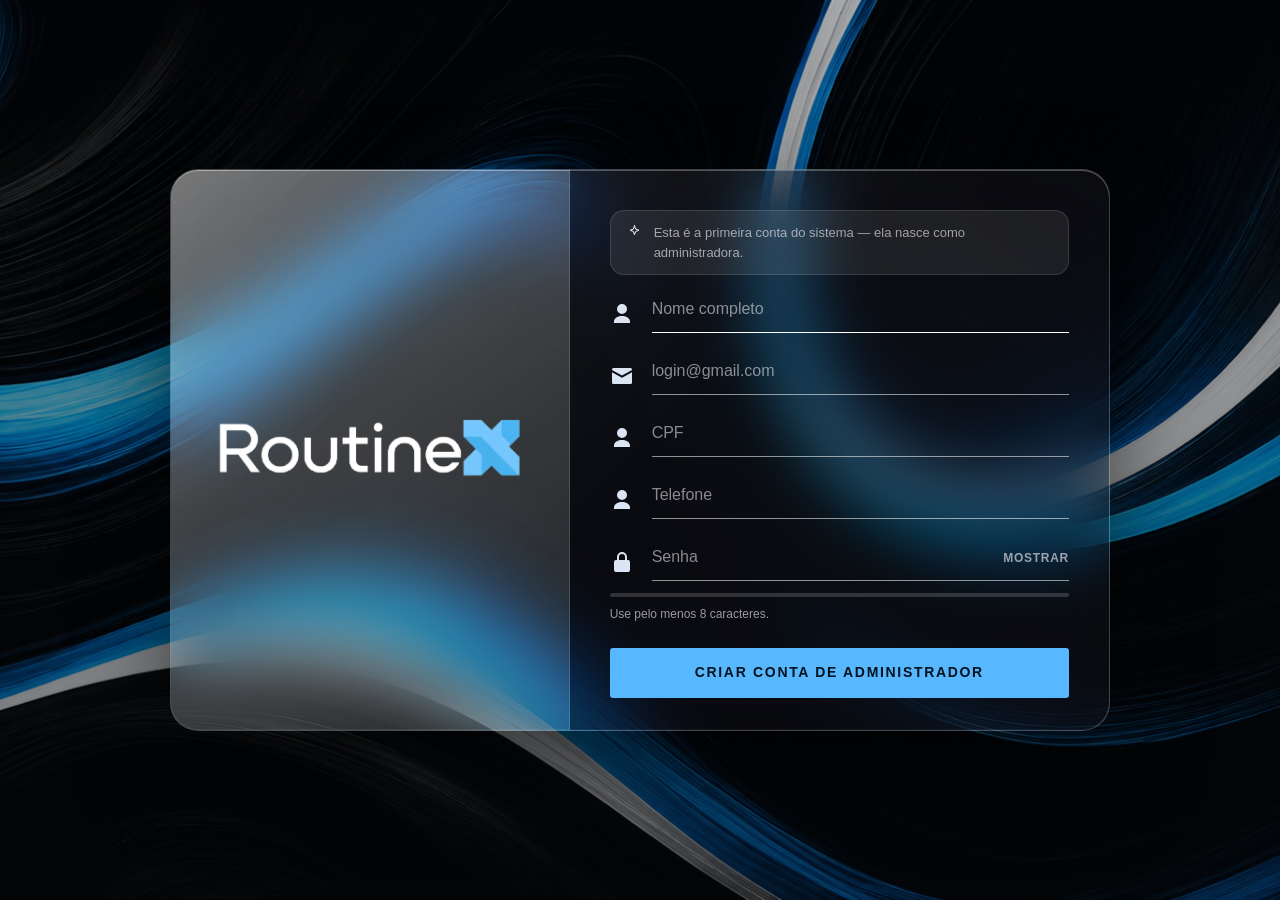
==== pages/calendar.html @ b2a37b1a "feat: inicia projeto RoutineX" ====
<!DOCTYPE html>
<html lang="pt-BR" data-theme="dark">
  <head>
    <meta charset="UTF-8" />
    <meta name="viewport" content="width=device-width, initial-scale=1" />
    <meta name="color-scheme" content="dark" />
    <meta name="theme-color" content="#0B0D0C" />
    <meta name="description" content="Visualize seu mês, semana e dia." />
    <title>Calendário · RoutineX</title>

    <!-- Ícone da aba do navegador. -->
    <link rel="icon" type="image/png" href="../assets/images/LogoNav.png" />
    <link rel="apple-touch-icon" href="../assets/images/LogoNav.png" />

    <!-- Aplica o tema salvo antes da primeira pintura (evita o flash claro). -->
    <script>
      try {
        var read = function (key) {
          return JSON.parse(
            localStorage.getItem("routinex:v2:" + key) ||
              localStorage.getItem("nexora:v2:" + key) ||
              "null"
          );
        };
        var session = read("session");
        var slot = session && session.userId ? session.userId : "guest";
        var saved = read("u:" + slot);
        var theme = (saved && saved.settings && saved.settings.theme) || "dark";
        if (theme === "system") {
          theme = matchMedia("(prefers-color-scheme: light)").matches ? "light" : "dark";
        }
        document.documentElement.dataset.theme = theme;
        document.documentElement.style.colorScheme = theme;
      } catch (error) {
        /* localStorage bloqueado: segue com o tema padrão do HTML. */
      }
    </script>

    <link rel="stylesheet" href="../css/global.css" />
    <link rel="stylesheet" href="../css/layout.css" />
    <link rel="stylesheet" href="../css/components.css" />
    <link rel="stylesheet" href="../css/calendar.css" />
    <link rel="stylesheet" href="../css/responsive.css" />
  </head>

  <body data-page="calendar" data-root="../">
    <a class="skip-link" href="#main">Pular para o conteúdo</a>

    <div class="app">
      <div id="shell-sidebar"></div>

      <div class="app__main">
        <div id="shell-topbar"></div>

        <main id="main" class="content">
          <div class="page-head">
            <div>
              <p class="eyebrow">Sua rotina no tempo</p>
              <h1 class="page-head__title">Calendário</h1>
            </div>

            <button class="btn btn--primary" type="button" data-action="new-activity">
              Nova atividade
            </button>
          </div>

          <div class="cal-toolbar">
            <div class="cal-nav">
              <button class="btn btn--ghost btn--icon" type="button" data-cal="prev" aria-label="Período anterior">
                <svg viewBox="0 0 24 24" width="16" height="16" fill="none" stroke="currentColor" stroke-width="1.6" stroke-linecap="round" stroke-linejoin="round"><path d="M15 6l-6 6 6 6"/></svg>
              </button>
              <button class="btn btn--ghost btn--sm" type="button" data-cal="today">Hoje</button>
              <button class="btn btn--ghost btn--icon" type="button" data-cal="next" aria-label="Próximo período">
                <svg viewBox="0 0 24 24" width="16" height="16" fill="none" stroke="currentColor" stroke-width="1.6" stroke-linecap="round" stroke-linejoin="round"><path d="M9 6l6 6-6 6"/></svg>
              </button>
            </div>

            <h2 class="cal-title" id="cal-title">Calendário</h2>

            <div class="topbar__spacer"></div>

            <div class="segmented" role="group" aria-label="Modo de visualização">
              <button type="button" data-view="month" aria-pressed="true">Mês</button>
              <button type="button" data-view="week" aria-pressed="false">Semana</button>
              <button type="button" data-view="day" aria-pressed="false">Dia</button>
            </div>
          </div>

          <!-- Mês, semana ou dia: pintado por js/pages/calendar.js -->
          <section class="card" id="calendar-root" aria-labelledby="cal-title">
            <div class="empty">
              <span class="empty__icon" aria-hidden="true"><svg viewBox="0 0 24 24" fill="none" stroke="currentColor" stroke-width="1.6" stroke-linecap="round"><rect x="3" y="5" width="18" height="16" rx="3"/><path d="M3 10h18M8 3v4M16 3v4"/></svg></span>
              <p class="empty__title">Carregando o calendário…</p>
            </div>
          </section>
        </main>
      </div>
    </div>

    <div id="toast-region" class="toasts" role="status" aria-live="polite"></div>

    <script type="module" src="../js/app.js"></script>
  </body>
</html>
---- css/global.css ----
/* =========================================================
   RoutineX — global.css
   Tokens de design, reset e componentes de base
   ========================================================= */

:root {
  color-scheme: dark;

  /* Superfícies */
  --bg: #0b0d0c;
  --surface: #111412;
  --surface-2: #171a18;
  --surface-3: #1d211e;
  --border: #242925;
  --border-strong: #313730;

  /* Texto */
  --text: #f5f7f5;
  --text-2: #929892;
  --text-3: #6a706a;

  /* Acento — azul claro. Toda a interface puxa daqui: mudar estes
     cinco valores muda a cor do sistema inteiro. */
  --accent: #57b8ff;
  --accent-dark: #2e9bea;
  --accent-ink: #04131f;
  --accent-soft: rgba(87, 184, 255, 0.12);
  --accent-line: rgba(87, 184, 255, 0.32);
  --accent-rgb: 87, 184, 255;

  /* Semânticos */
  --danger: #ff5f57;
  --danger-soft: rgba(255, 95, 87, 0.12);
  --warning: #ffc24b;
  --info: #8ab4f8;

  /* Cores de categoria (paleta padrão) */
  --c-green: #b6f000;
  --c-blue: #59a5ff;
  --c-purple: #a78bfa;
  --c-yellow: #ffc24b;
  --c-red: #ff5f57;
  --c-orange: #ff9d47;
  --c-pink: #f472b6;
  --c-cyan: #38d9d9;

  /* Raios */
  --r-xs: 6px;
  --r-sm: 10px;
  --r-md: 14px;
  --r-lg: 18px;
  --r-full: 999px;

  /* Espaçamento */
  --sp-1: 4px;
  --sp-2: 8px;
  --sp-3: 12px;
  --sp-4: 16px;
  --sp-5: 20px;
  --sp-6: 24px;
  --sp-7: 32px;
  --sp-8: 40px;
  --sp-9: 56px;

  /* Superfícies compostas */
  --topbar-bg: rgba(11, 13, 12, 0.82);
  --surface-sunken: rgba(0, 0, 0, 0.18);
  --scrim: rgba(0, 0, 0, 0.6);

  /* Layout */
  --sidebar-w: 252px;
  --topbar-h: 60px;
  --tabbar-h: 58px;
  --content-max: 1200px;

  /* Elevação */
  --shadow-1: 0 1px 2px rgba(0, 0, 0, 0.4);
  --shadow-2: 0 24px 48px -24px rgba(0, 0, 0, 0.8);

  /* Movimento */
  --t-fast: 120ms cubic-bezier(0.4, 0, 0.2, 1);
  --t: 180ms cubic-bezier(0.4, 0, 0.2, 1);

  /* Tipografia */
  --font-sans: "Inter", -apple-system, BlinkMacSystemFont, "Segoe UI", Roboto,
    "Helvetica Neue", Arial, sans-serif;
  --font-mono: ui-monospace, "SF Mono", "JetBrains Mono", "Roboto Mono", Menlo,
    Consolas, monospace;
}

/* ---------- Tema claro ----------
   O tema fica em <html data-theme="light|dark">. A opção "system"
   das Configurações resolve para um dos dois antes de pintar a tela,
   então aqui só existem dois conjuntos de tokens.
*/

:root[data-theme="light"] {
  color-scheme: light;

  --bg: #f6f7f5;
  --surface: #ffffff;
  --surface-2: #f2f4f0;
  --surface-3: #e8ebe4;
  --border: #e0e4dc;
  --border-strong: #cbd1c4;

  --text: #14171a;
  --text-2: #5a6159;
  --text-3: #858c83;

  --accent: #1a86d9;
  --accent-dark: #136aad;
  --accent-ink: #ffffff;
  --accent-soft: rgba(26, 134, 217, 0.12);
  --accent-line: rgba(26, 134, 217, 0.42);
  --accent-rgb: 26, 134, 217;

  --danger: #d93a30;
  --danger-soft: rgba(217, 58, 48, 0.12);
  --warning: #b57500;
  --info: #2b6fd4;

  --c-green: #6f9400;
  --c-blue: #2b6fd4;
  --c-purple: #7c5cf0;
  --c-yellow: #b57500;
  --c-red: #d93a30;
  --c-orange: #cc6a10;
  --c-pink: #d2418c;
  --c-cyan: #0f8f8f;

  --topbar-bg: rgba(246, 247, 245, 0.86);
  --surface-sunken: rgba(0, 0, 0, 0.035);
  --scrim: rgba(20, 23, 26, 0.42);

  --shadow-1: 0 1px 2px rgba(20, 23, 26, 0.08);
  --shadow-2: 0 24px 48px -24px rgba(20, 23, 26, 0.28);
}

/* ---------- Reset ---------- */

/* Um componente com display próprio (grid, flex…) vence o `display: none`
   que o navegador dá ao atributo `hidden`. Sem esta regra, esconder algo
   pelo HTML simplesmente não funciona — já custou uma barra de erro vazia
   e um ícone de relógio aparecendo por cima da logo. */
[hidden] {
  display: none !important;
}

*,
*::before,
*::after {
  box-sizing: border-box;
}

* {
  margin: 0;
  padding: 0;
}

html {
  -webkit-text-size-adjust: 100%;
}

body {
  min-height: 100vh;
  background: var(--bg);
  color: var(--text);
  font-family: var(--font-sans);
  font-size: 15px;
  line-height: 1.55;
  font-feature-settings: "cv11", "ss01";
  -webkit-font-smoothing: antialiased;
  text-rendering: optimizeLegibility;
}

img,
svg {
  display: block;
  max-width: 100%;
}

button,
input,
select,
textarea {
  font: inherit;
  color: inherit;
}

button {
  background: none;
  border: none;
  cursor: pointer;
}

a {
  color: inherit;
  text-decoration: none;
}

ul,
ol {
  list-style: none;
}

/* ---------- Tipografia ---------- */

h1,
h2,
h3,
h4 {
  font-weight: 600;
  line-height: 1.2;
  letter-spacing: -0.02em;
}

h1 {
  font-size: 1.75rem;
}
h2 {
  font-size: 1.25rem;
}
h3 {
  font-size: 1rem;
}

.eyebrow {
  font-size: 0.6875rem;
  font-weight: 600;
  letter-spacing: 0.14em;
  text-transform: uppercase;
  color: var(--text-3);
}

.muted {
  color: var(--text-2);
}

.num {
  font-family: var(--font-mono);
  font-variant-numeric: tabular-nums;
  letter-spacing: -0.02em;
}

/* ---------- Acessibilidade ---------- */

:focus-visible {
  outline: 2px solid var(--accent);
  outline-offset: 2px;
  border-radius: var(--r-xs);
}

.skip-link {
  position: absolute;
  top: var(--sp-3);
  left: var(--sp-3);
  z-index: 200;
  padding: var(--sp-2) var(--sp-4);
  border-radius: var(--r-sm);
  background: var(--accent);
  color: var(--accent-ink);
  font-weight: 600;
  transform: translateY(-200%);
  transition: transform var(--t);
}

.skip-link:focus {
  transform: translateY(0);
}

.sr-only {
  position: absolute;
  width: 1px;
  height: 1px;
  padding: 0;
  overflow: hidden;
  clip: rect(0, 0, 0, 0);
  white-space: nowrap;
  border: 0;
}

@media (prefers-reduced-motion: reduce) {
  *,
  *::before,
  *::after {
    animation-duration: 0.01ms !important;
    animation-iteration-count: 1 !important;
    transition-duration: 0.01ms !important;
    scroll-behavior: auto !important;
  }
}

/* ---------- Scrollbar ---------- */

* {
  scrollbar-width: thin;
  scrollbar-color: var(--border-strong) transparent;
}

*::-webkit-scrollbar {
  width: 10px;
  height: 10px;
}

*::-webkit-scrollbar-thumb {
  background: var(--border-strong);
  border: 3px solid transparent;
  border-radius: var(--r-full);
  background-clip: content-box;
}

*::-webkit-scrollbar-thumb:hover {
  background: #3d443c;
  background-clip: content-box;
}

/* ---------- Card ---------- */

.card {
  background: var(--surface);
  border: 1px solid var(--border);
  border-radius: var(--r-md);
  padding: var(--sp-5);
}

.card--flush {
  padding: 0;
  overflow: hidden;
}

.card__head {
  display: flex;
  align-items: center;
  justify-content: space-between;
  gap: var(--sp-3);
  margin-bottom: var(--sp-4);
}

/* ---------- Botões ---------- */

.btn {
  display: inline-flex;
  align-items: center;
  justify-content: center;
  gap: var(--sp-2);
  height: 38px;
  padding: 0 var(--sp-4);
  border: 1px solid transparent;
  border-radius: var(--r-sm);
  font-size: 0.875rem;
  font-weight: 550;
  white-space: nowrap;
  transition: background var(--t-fast), border-color var(--t-fast),
    color var(--t-fast), transform var(--t-fast);
}

.btn:active {
  transform: translateY(1px);
}

.btn svg {
  width: 16px;
  height: 16px;
  flex: none;
}

.btn--primary {
  background: var(--accent);
  color: var(--accent-ink);
  font-weight: 600;
}

.btn--primary:hover {
  background: var(--accent-dark);
}

.btn--ghost {
  background: var(--surface-2);
  border-color: var(--border);
  color: var(--text);
}

.btn--ghost:hover {
  background: var(--surface-3);
  border-color: var(--border-strong);
}

.btn--quiet {
  color: var(--text-2);
}

.btn--quiet:hover {
  background: var(--surface-2);
  color: var(--text);
}

.btn--danger {
  background: var(--danger-soft);
  color: var(--danger);
}

.btn--danger:hover {
  background: rgba(255, 95, 87, 0.2);
}

.btn--icon {
  width: 38px;
  padding: 0;
}

.btn--sm {
  height: 32px;
  padding: 0 var(--sp-3);
  font-size: 0.8125rem;
}

/* ---------- Formulários ---------- */

.field {
  display: flex;
  flex-direction: column;
  gap: var(--sp-2);
}

.field > label {
  font-size: 0.8125rem;
  font-weight: 500;
  color: var(--text-2);
}

.input,
.select,
.textarea {
  width: 100%;
  min-height: 40px;
  padding: var(--sp-2) var(--sp-3);
  background: var(--surface-2);
  border: 1px solid var(--border);
  border-radius: var(--r-sm);
  color: var(--text);
  font-size: 0.9375rem;
  transition: border-color var(--t-fast), background var(--t-fast);
}

.input::placeholder,
.textarea::placeholder {
  color: var(--text-3);
}

.input:hover,
.select:hover,
.textarea:hover {
  border-color: var(--border-strong);
}

.input:focus,
.select:focus,
.textarea:focus {
  outline: none;
  border-color: var(--accent-line);
  background: var(--surface-3);
}

.textarea {
  min-height: 88px;
  resize: vertical;
}

.select {
  appearance: none;
  padding-right: var(--sp-7);
  background-image: linear-gradient(45deg, transparent 50%, var(--text-2) 50%),
    linear-gradient(135deg, var(--text-2) 50%, transparent 50%);
  background-position: calc(100% - 18px) 18px, calc(100% - 13px) 18px;
  background-size: 5px 5px, 5px 5px;
  background-repeat: no-repeat;
}

/* ---------- Chips e badges ---------- */

.chip {
  display: inline-flex;
  align-items: center;
  gap: var(--sp-2);
  height: 30px;
  padding: 0 var(--sp-3);
  background: var(--surface-2);
  border: 1px solid var(--border);
  border-radius: var(--r-full);
  font-size: 0.8125rem;
  color: var(--text-2);
  transition: background var(--t-fast), color var(--t-fast),
    border-color var(--t-fast);
}

.chip:hover {
  color: var(--text);
  border-color: var(--border-strong);
}

.chip[aria-pressed="true"],
.chip.is-active {
  background: var(--accent-soft);
  border-color: var(--accent-line);
  color: var(--accent);
}

.dot {
  width: 8px;
  height: 8px;
  flex: none;
  border-radius: 50%;
  background: var(--accent);
}

.badge {
  display: inline-flex;
  align-items: center;
  height: 22px;
  padding: 0 var(--sp-2);
  border-radius: var(--r-xs);
  background: var(--surface-3);
  color: var(--text-2);
  font-size: 0.75rem;
  font-weight: 500;
}

/* ---------- Barra de progresso ---------- */

.progress {
  height: 6px;
  border-radius: var(--r-full);
  background: var(--surface-3);
  overflow: hidden;
}

.progress__bar {
  height: 100%;
  width: 0;
  border-radius: inherit;
  background: var(--accent);
  transition: width 400ms cubic-bezier(0.4, 0, 0.2, 1);
}

/* ---------- Estado vazio ---------- */

.empty {
  display: flex;
  flex-direction: column;
  align-items: center;
  justify-content: center;
  gap: var(--sp-3);
  padding: var(--sp-8) var(--sp-5);
  text-align: center;
}

.empty__icon {
  display: grid;
  place-items: center;
  width: 44px;
  height: 44px;
  border: 1px solid var(--border);
  border-radius: var(--r-md);
  background: var(--surface-2);
  color: var(--text-3);
}

.empty__icon svg {
  width: 20px;
  height: 20px;
}

.empty__title {
  font-size: 0.9375rem;
  font-weight: 600;
}

.empty__text {
  max-width: 34ch;
  font-size: 0.875rem;
  color: var(--text-2);
}

.empty .btn {
  margin-top: var(--sp-2);
}

/* ---------- Divisor ---------- */

.rule {
  height: 1px;
  background: var(--border);
  border: 0;
}
---- css/layout.css ----
/* =========================================================
   RoutineX — layout.css
   Estrutura do app: sidebar, topbar, conteúdo, drawer, toasts

   Escrito mobile first: o padrão é a tela pequena — uma coluna,
   sidebar como gaveta e navegação na barra inferior. As versões
   maiores entram por min-width, em responsive.css.
   ========================================================= */

.app {
  display: grid;
  grid-template-columns: minmax(0, 1fr);
  min-height: 100dvh;
}

/* ---------- Sidebar (gaveta no celular) ---------- */

.sidebar {
  position: fixed;
  top: 0;
  left: 0;
  z-index: 50;
  display: flex;
  flex-direction: column;
  width: min(86vw, 300px);
  height: 100dvh;
  padding: calc(var(--sp-5) + env(safe-area-inset-top)) var(--sp-4) var(--sp-5);
  overflow-y: auto;
  background: var(--surface);
  border-right: 1px solid var(--border);
  transform: translateX(-102%);
  transition: transform var(--t);
  box-shadow: var(--shadow-2);
}

.sidebar[data-open="true"] {
  transform: translateX(0);
}

/* A marca é só a logo — sem nome, sem assinatura ao lado. */
.brand {
  display: flex;
  align-items: center;
  justify-content: center;
  padding: var(--sp-2) 0 0;
  margin-bottom: var(--sp-6);
  color: inherit;
  text-decoration: none;
}

.brand:hover .brand__mark {
  border-color: var(--accent-line);
  transform: translateY(-1px);
}

.brand:focus-visible {
  outline: 2px solid var(--accent);
  outline-offset: 4px;
  border-radius: var(--r-md);
}

.brand__mark {
  display: grid;
  place-items: center;
  width: var(--brand-size, 56px);
  height: var(--brand-size, 56px);
  flex: none;
  overflow: hidden;
  border: 1px solid transparent;
  border-radius: var(--r-md);
  background: var(--accent);
  color: var(--accent-ink);
  transition: border-color var(--t), transform var(--t);
}

/* Slot da logo: o arquivo de LOGO_FILE assume o quadro. A altura vem de
   --brand-size e a largura acompanha a proporção, então logos deitadas
   (como uma marca 3:2) aparecem inteiras, sem corte nem deformação. */
.brand__logo {
  height: var(--brand-size, 56px);
  width: auto;
  max-width: 100%;
  border-radius: inherit;
  object-fit: contain;
}

.brand__glyph {
  display: grid;
  place-items: center;
}

/* Com imagem própria, quem manda no formato é a logo: o quadro colorido
   sai da frente e o PNG (de fundo transparente) assenta direto na
   superfície, seja ela clara ou escura. */
.brand__mark:has(.brand__logo:not([hidden])) {
  width: auto;
  max-width: 100%;
  height: auto;
  background: transparent;
  border-radius: 0;
}

.nav {
  display: flex;
  flex-direction: column;
  gap: 2px;
}

.nav__label {
  padding: 0 var(--sp-2);
  margin-bottom: var(--sp-2);
}

.nav__link {
  position: relative;
  display: flex;
  align-items: center;
  gap: var(--sp-3);
  height: 40px;
  padding: 0 var(--sp-3);
  border-radius: var(--r-sm);
  font-size: 0.9375rem;
  color: var(--text-2);
  transition: background var(--t-fast), color var(--t-fast);
}

.nav__link svg {
  width: 18px;
  height: 18px;
  flex: none;
  opacity: 0.85;
}

.nav__link:hover {
  background: var(--surface-2);
  color: var(--text);
}

.nav__link[aria-current="page"] {
  background: var(--surface-2);
  color: var(--text);
  font-weight: 550;
}

.nav__link[aria-current="page"]::before {
  content: "";
  position: absolute;
  left: calc(var(--sp-4) * -1 - 1px);
  top: 50%;
  width: 2px;
  height: 18px;
  border-radius: 0 2px 2px 0;
  background: var(--accent);
  transform: translateY(-50%);
}

.nav__link[aria-current="page"] svg {
  color: var(--accent);
  opacity: 1;
}

.sidebar__foot {
  margin-top: auto;
  padding-top: var(--sp-4);
  border-top: 1px solid var(--border);
}

.sidebar__meta {
  display: flex;
  align-items: center;
  justify-content: space-between;
  gap: var(--sp-2);
  padding: var(--sp-2) var(--sp-3) 0;
  font-size: 0.75rem;
  color: var(--text-3);
}

.theme-pill {
  display: inline-flex;
  align-items: center;
  gap: 6px;
  height: 24px;
  padding: 0 var(--sp-2);
  border: 1px solid var(--border);
  border-radius: var(--r-full);
  font-family: var(--font-mono);
  font-size: 0.625rem;
  letter-spacing: 0.1em;
  text-transform: uppercase;
  color: var(--text-2);
}

/* ---------- Coluna principal ---------- */

.app__main {
  display: flex;
  flex-direction: column;
  min-width: 0;
}

/* ---------- Topbar ---------- */

.topbar {
  position: sticky;
  top: 0;
  z-index: 30;
  display: flex;
  align-items: center;
  gap: var(--sp-2);
  height: var(--topbar-h);
  padding: 0 var(--sp-4);
  padding-top: env(safe-area-inset-top);
  background: var(--topbar-bg);
  backdrop-filter: blur(12px);
  border-bottom: 1px solid var(--border);
}

.topbar__title {
  font-size: 0.9375rem;
  font-weight: 600;
}

.topbar__spacer {
  flex: 1;
}

/* No celular a busca é um botão; o campo aparece a partir de 900px. */
.topbar__burger,
.topbar__search-btn {
  display: inline-flex;
}

.search {
  display: none;
  position: relative;
  width: min(320px, 34vw);
}

.search .input {
  cursor: pointer;
}

.search svg {
  position: absolute;
  top: 50%;
  left: var(--sp-3);
  width: 15px;
  height: 15px;
  color: var(--text-3);
  transform: translateY(-50%);
  pointer-events: none;
}

.search .input {
  height: 38px;
  min-height: 38px;
  padding-left: 36px;
  font-size: 0.875rem;
}

/* ---------- Conteúdo ---------- */

.content {
  width: 100%;
  max-width: var(--content-max);
  margin: 0 auto;
  /* O respiro final acomoda a barra de navegação inferior do celular. */
  padding: var(--sp-5) var(--sp-4)
    calc(var(--sp-9) + var(--tabbar-h) + env(safe-area-inset-bottom));
}

.page-head {
  display: flex;
  flex-direction: column;
  align-items: flex-start;
  gap: var(--sp-3);
  margin-bottom: var(--sp-5);
}

.page-head__title {
  margin-top: var(--sp-1);
}

.page-head__sub {
  margin-top: var(--sp-2);
  font-size: 0.9375rem;
  color: var(--text-2);
}

.toolbar {
  display: flex;
  align-items: center;
  gap: var(--sp-2);
  flex-wrap: wrap;
  margin-bottom: var(--sp-5);
}

/* ---------- Drawer (mobile) ---------- */

.scrim {
  position: fixed;
  inset: 0;
  z-index: 40;
  background: var(--scrim);
  opacity: 0;
  visibility: hidden;
  transition: opacity var(--t), visibility var(--t);
}

.scrim[data-open="true"] {
  opacity: 1;
  visibility: visible;
}

body[data-drawer="open"] {
  overflow: hidden;
}

/* ---------- Toasts ---------- */

.toasts {
  position: fixed;
  right: var(--sp-5);
  bottom: var(--sp-5);
  z-index: 90;
  display: flex;
  flex-direction: column;
  gap: var(--sp-2);
  width: min(340px, calc(100vw - 32px));
  pointer-events: none;
}

.toast {
  display: flex;
  align-items: flex-start;
  gap: var(--sp-3);
  padding: var(--sp-3) var(--sp-4);
  background: var(--surface-2);
  border: 1px solid var(--border-strong);
  border-radius: var(--r-md);
  box-shadow: var(--shadow-2);
  font-size: 0.875rem;
  pointer-events: auto;
  animation: toast-in 220ms cubic-bezier(0.2, 0.8, 0.2, 1);
}

.toast[data-closing="true"] {
  animation: toast-out 160ms ease-in forwards;
}

.toast__icon {
  display: grid;
  place-items: center;
  width: 18px;
  height: 18px;
  margin-top: 2px;
  flex: none;
  color: var(--accent);
}

.toast__icon svg {
  width: 16px;
  height: 16px;
}

.toast--error .toast__icon {
  color: var(--danger);
}

.toast--warning .toast__icon {
  color: var(--warning);
}

@keyframes toast-in {
  from {
    opacity: 0;
    transform: translateY(10px) scale(0.98);
  }
}

@keyframes toast-out {
  to {
    opacity: 0;
    transform: translateY(6px);
  }
}


/* ---------- Barra de navegação inferior (celular) ----------
   O polegar alcança o rodapé, não o topo. As cinco telas mais
   usadas ficam aqui; o resto continua na gaveta lateral.
*/

.tabbar {
  position: fixed;
  right: 0;
  bottom: 0;
  left: 0;
  z-index: 40;
  display: grid;
  grid-auto-flow: column;
  grid-auto-columns: 1fr;
  align-items: stretch;
  height: calc(var(--tabbar-h) + env(safe-area-inset-bottom));
  padding-bottom: env(safe-area-inset-bottom);
  background: var(--topbar-bg);
  backdrop-filter: blur(12px);
  border-top: 1px solid var(--border);
}

.tabbar__link {
  display: flex;
  flex-direction: column;
  align-items: center;
  justify-content: center;
  gap: 3px;
  min-height: 44px;
  padding: var(--sp-1);
  font-size: 0.625rem;
  color: var(--text-3);
  text-decoration: none;
  background: none;
  border: 0;
  cursor: pointer;
}

.tabbar__link svg {
  width: 20px;
  height: 20px;
}

.tabbar__link[aria-current="page"] {
  color: var(--accent);
}

.tabbar__link--action {
  color: var(--accent-ink);
}

.tabbar__link--action span:first-child {
  display: grid;
  place-items: center;
  width: 38px;
  height: 30px;
  color: var(--accent-ink);
  background: var(--accent);
  border-radius: var(--r-sm);
}

.tabbar__link--action {
  color: var(--text-2);
}
---- css/components.css ----
/* =========================================================
   RoutineX — components.css
   Componentes compartilhados por todas as telas:
   modal, formulários, switch, busca global, listas e menus.
   ========================================================= */

/* ---------- Modal ---------- */

.modal {
  position: fixed;
  inset: 0;
  z-index: 80;
  display: grid;
  place-items: center;
  padding: var(--sp-5);
  background: rgba(0, 0, 0, 0.62);
  backdrop-filter: blur(3px);
  animation: modal-fade var(--t) ease-out;
}

.modal[data-closing="true"] {
  animation: modal-fade var(--t-fast) ease-in reverse forwards;
}

.modal__panel {
  display: flex;
  flex-direction: column;
  width: min(560px, 100%);
  max-height: min(86vh, 780px);
  background: var(--surface);
  border: 1px solid var(--border-strong);
  border-radius: var(--r-lg);
  box-shadow: var(--shadow-2);
  animation: modal-rise 220ms cubic-bezier(0.2, 0.8, 0.2, 1);
}

.modal__panel--wide {
  width: min(720px, 100%);
}

.modal[data-closing="true"] .modal__panel {
  animation: none;
}

.modal__head {
  display: flex;
  align-items: flex-start;
  justify-content: space-between;
  gap: var(--sp-4);
  padding: var(--sp-5) var(--sp-5) var(--sp-4);
  border-bottom: 1px solid var(--border);
}

.modal__title {
  font-size: 1.0625rem;
  font-weight: 600;
  letter-spacing: -0.02em;
}

.modal__sub {
  margin-top: var(--sp-1);
  font-size: 0.8125rem;
  color: var(--text-2);
}

.modal__body {
  flex: 1;
  min-height: 0;
  overflow-y: auto;
  padding: var(--sp-5);
}

.modal__foot {
  display: flex;
  align-items: center;
  justify-content: flex-end;
  gap: var(--sp-2);
  padding: var(--sp-4) var(--sp-5);
  border-top: 1px solid var(--border);
}

.modal__foot--split {
  justify-content: space-between;
}

@keyframes modal-fade {
  from {
    opacity: 0;
  }
}

@keyframes modal-rise {
  from {
    opacity: 0;
    transform: translateY(12px) scale(0.99);
  }
}

/* ---------- Formulários ---------- */

.form {
  display: flex;
  flex-direction: column;
  gap: var(--sp-4);
}

.form__row {
  display: grid;
  grid-template-columns: repeat(auto-fit, minmax(140px, 1fr));
  gap: var(--sp-4);
}

.form__hint {
  font-size: 0.75rem;
  color: var(--text-3);
}

/* O atributo `hidden` precisa vencer o display do componente —
   sem esta regra, a caixa de erro vazia vira uma barra vermelha
   permanente no topo de todo formulário. */
.form__error[hidden] {
  display: none;
}

.form__error {
  display: flex;
  align-items: center;
  gap: var(--sp-2);
  padding: var(--sp-2) var(--sp-3);
  border: 1px solid rgba(255, 95, 87, 0.32);
  border-radius: var(--r-sm);
  background: var(--danger-soft);
  color: var(--danger);
  font-size: 0.8125rem;
}

.field--invalid .input,
.field--invalid .select,
.field--invalid .textarea {
  border-color: var(--danger);
}

/* Seletor de categoria em pastilhas coloridas */
.swatches {
  display: flex;
  flex-wrap: wrap;
  gap: var(--sp-2);
}

.swatch {
  display: inline-flex;
  align-items: center;
  gap: var(--sp-2);
  height: 32px;
  padding: 0 var(--sp-3);
  border: 1px solid var(--border);
  border-radius: var(--r-full);
  background: var(--surface-2);
  font-size: 0.8125rem;
  color: var(--text-2);
  transition: border-color var(--t-fast), color var(--t-fast),
    background var(--t-fast);
}

.swatch::before {
  content: "";
  width: 9px;
  height: 9px;
  flex: none;
  border-radius: 50%;
  background: var(--sw-color, var(--accent));
}

.swatch:hover {
  color: var(--text);
  border-color: var(--border-strong);
}

.swatch[aria-pressed="true"] {
  color: var(--text);
  border-color: var(--sw-color, var(--accent));
  background: var(--surface-3);
}

/* Dias da semana */
.daypicker {
  display: flex;
  gap: var(--sp-2);
  flex-wrap: wrap;
}

.daypicker button {
  width: 40px;
  height: 38px;
  border: 1px solid var(--border);
  border-radius: var(--r-sm);
  background: var(--surface-2);
  font-size: 0.8125rem;
  font-weight: 600;
  color: var(--text-2);
  transition: background var(--t-fast), color var(--t-fast),
    border-color var(--t-fast);
}

.daypicker button:hover {
  color: var(--text);
  border-color: var(--border-strong);
}

.daypicker button[aria-pressed="true"] {
  background: var(--accent-soft);
  border-color: var(--accent-line);
  color: var(--accent);
}

/* Switch */
.switch {
  display: flex;
  align-items: center;
  justify-content: space-between;
  gap: var(--sp-4);
  padding: var(--sp-3) 0;
}

.switch__text {
  min-width: 0;
}

.switch__label {
  font-size: 0.9375rem;
}

.switch__hint {
  margin-top: 2px;
  font-size: 0.8125rem;
  color: var(--text-2);
}

.switch__control {
  position: relative;
  width: 44px;
  height: 26px;
  flex: none;
  border: 1px solid var(--border-strong);
  border-radius: var(--r-full);
  background: var(--surface-3);
  transition: background var(--t-fast), border-color var(--t-fast);
}

.switch__control::after {
  content: "";
  position: absolute;
  top: 3px;
  left: 3px;
  width: 18px;
  height: 18px;
  border-radius: 50%;
  background: var(--text-2);
  transition: transform var(--t), background var(--t-fast);
}

.switch__control[aria-checked="true"] {
  background: var(--accent);
  border-color: var(--accent);
}

.switch__control[aria-checked="true"]::after {
  transform: translateX(18px);
  background: var(--accent-ink);
}

/* ---------- Busca global ---------- */

.search .input:disabled {
  cursor: not-allowed;
}

.search-overlay {
  position: fixed;
  inset: 0;
  z-index: 85;
  display: flex;
  justify-content: center;
  padding: min(12vh, 96px) var(--sp-4) var(--sp-4);
  background: rgba(0, 0, 0, 0.62);
  backdrop-filter: blur(3px);
  animation: modal-fade var(--t) ease-out;
}

.search-panel {
  display: flex;
  flex-direction: column;
  width: min(620px, 100%);
  max-height: 68vh;
  background: var(--surface);
  border: 1px solid var(--border-strong);
  border-radius: var(--r-lg);
  box-shadow: var(--shadow-2);
  overflow: hidden;
  animation: modal-rise 220ms cubic-bezier(0.2, 0.8, 0.2, 1);
}

.search-panel__head {
  display: flex;
  align-items: center;
  gap: var(--sp-3);
  padding: var(--sp-3) var(--sp-4);
  border-bottom: 1px solid var(--border);
  color: var(--text-3);
}

.search-panel__head input {
  flex: 1;
  height: 40px;
  border: 0;
  background: none;
  color: var(--text);
  font-size: 1rem;
  outline: none;
}

.search-results {
  flex: 1;
  min-height: 0;
  overflow-y: auto;
  padding: var(--sp-2);
}

.search-group__label {
  padding: var(--sp-3) var(--sp-3) var(--sp-2);
}

.result {
  display: flex;
  align-items: center;
  gap: var(--sp-3);
  width: 100%;
  padding: var(--sp-3);
  border-radius: var(--r-sm);
  text-align: left;
  transition: background var(--t-fast);
}

.result:hover,
.result[data-active="true"] {
  background: var(--surface-2);
}

.result__body {
  flex: 1;
  min-width: 0;
}

.result__title {
  font-size: 0.9375rem;
  overflow: hidden;
  text-overflow: ellipsis;
  white-space: nowrap;
}

.result__meta {
  font-size: 0.75rem;
  color: var(--text-2);
}

.result__kind {
  flex: none;
  font-size: 0.6875rem;
  letter-spacing: 0.1em;
  text-transform: uppercase;
  color: var(--text-3);
}

/* ---------- Menu de ações ---------- */

.menu {
  position: relative;
}

.menu__list {
  position: absolute;
  right: 0;
  top: calc(100% + 6px);
  z-index: 20;
  min-width: 178px;
  padding: var(--sp-1);
  background: var(--surface-2);
  border: 1px solid var(--border-strong);
  border-radius: var(--r-sm);
  box-shadow: var(--shadow-2);
}

.menu__item {
  display: flex;
  align-items: center;
  gap: var(--sp-3);
  width: 100%;
  padding: var(--sp-2) var(--sp-3);
  border-radius: var(--r-xs);
  font-size: 0.875rem;
  color: var(--text-2);
  text-align: left;
  transition: background var(--t-fast), color var(--t-fast);
}

.menu__item:hover {
  background: var(--surface-3);
  color: var(--text);
}

.menu__item--danger {
  color: var(--danger);
}

.menu__item--danger:hover {
  background: var(--danger-soft);
  color: var(--danger);
}

.menu__item svg {
  width: 15px;
  height: 15px;
  flex: none;
}

/* ---------- Linhas de lista genéricas ---------- */

.row {
  display: flex;
  align-items: center;
  gap: var(--sp-3);
  padding: var(--sp-3) 0;
  border-bottom: 1px solid var(--border);
}

.row:last-child {
  border-bottom: 0;
}

.row__body {
  flex: 1;
  min-width: 0;
}

.row__title {
  font-size: 0.9375rem;
  overflow: hidden;
  text-overflow: ellipsis;
  white-space: nowrap;
}

.row__meta {
  margin-top: 1px;
  font-size: 0.8125rem;
  color: var(--text-2);
}

.row__actions {
  display: flex;
  align-items: center;
  gap: var(--sp-1);
  flex: none;
}

.icon-btn {
  display: grid;
  place-items: center;
  width: 30px;
  height: 30px;
  flex: none;
  border-radius: var(--r-xs);
  color: var(--text-3);
  transition: background var(--t-fast), color var(--t-fast);
}

.icon-btn:hover {
  background: var(--surface-3);
  color: var(--text);
}

.icon-btn--danger:hover {
  background: var(--danger-soft);
  color: var(--danger);
}

.icon-btn svg {
  width: 16px;
  height: 16px;
}

/* ---------- Detalhes de atividade ---------- */

.detail__title {
  font-size: 1.125rem;
  font-weight: 600;
  letter-spacing: -0.02em;
}

.detail__grid {
  display: grid;
  grid-template-columns: repeat(auto-fit, minmax(150px, 1fr));
  gap: var(--sp-4);
  margin-top: var(--sp-5);
}

.detail__item .eyebrow {
  margin-bottom: var(--sp-1);
}

.detail__value {
  font-size: 0.9375rem;
}

.detail__notes {
  margin-top: var(--sp-5);
  padding-top: var(--sp-4);
  border-top: 1px solid var(--border);
  font-size: 0.9375rem;
  color: var(--text-2);
  white-space: pre-wrap;
}

/* ---------- Auxiliares ---------- */

.tag {
  display: inline-flex;
  align-items: center;
  gap: 6px;
  height: 22px;
  padding: 0 var(--sp-2);
  border-radius: var(--r-xs);
  background: var(--surface-3);
  font-size: 0.75rem;
  color: var(--text-2);
  white-space: nowrap;
}

.tag::before {
  content: "";
  width: 7px;
  height: 7px;
  flex: none;
  border-radius: 50%;
  background: var(--tag-color, var(--accent));
}

.tag--plain::before {
  display: none;
}

.pill-routine {
  display: inline-flex;
  align-items: center;
  gap: 5px;
  font-size: 0.6875rem;
  letter-spacing: 0.06em;
  text-transform: uppercase;
  color: var(--text-3);
}

.pill-routine svg {
  width: 12px;
  height: 12px;
}

.stack {
  display: flex;
  flex-direction: column;
  gap: var(--sp-4);
}

.inline {
  display: flex;
  align-items: center;
  gap: var(--sp-2);
  flex-wrap: wrap;
}

.spacer {
  flex: 1;
}

.count-pill {
  display: inline-flex;
  align-items: center;
  justify-content: center;
  min-width: 22px;
  height: 20px;
  padding: 0 6px;
  border-radius: var(--r-full);
  background: var(--surface-3);
  font-family: var(--font-mono);
  font-size: 0.6875rem;
  color: var(--text-2);
}

/* =========================================================
   Conta, avatar e menu do usuário
   ========================================================= */

.avatar {
  display: grid;
  place-items: center;
  flex: none;
  width: var(--avatar-size, 34px);
  height: var(--avatar-size, 34px);
  font-size: calc(var(--avatar-size, 34px) * 0.36);
  font-weight: 650;
  letter-spacing: 0.02em;
  color: var(--accent-ink);
  background: linear-gradient(140deg, var(--accent), var(--accent-dark));
  border-radius: var(--r-full);
  user-select: none;
}

.account {
  display: flex;
  align-items: center;
  gap: var(--sp-3);
  min-height: 48px;
  padding: var(--sp-2) var(--sp-3);
  margin-top: var(--sp-2);
  color: inherit;
  text-decoration: none;
  background: var(--surface-2);
  border: 1px solid var(--border);
  border-radius: var(--r-md);
  transition: border-color var(--t), background var(--t);
}

.account:hover {
  background: var(--surface-3);
  border-color: var(--border-strong);
}

.account__text {
  display: flex;
  flex-direction: column;
  min-width: 0;
  flex: 1;
}

.account__name {
  font-size: 0.875rem;
  font-weight: 600;
  white-space: nowrap;
  overflow: hidden;
  text-overflow: ellipsis;
}

.account__role {
  font-size: 0.6875rem;
  color: var(--text-3);
}

.account__chevron {
  display: grid;
  place-items: center;
  color: var(--text-3);
}

/* Gatilho do menu na topbar */
.topbar__user {
  display: grid;
  place-items: center;
  padding: 0;
  background: none;
  border: 0;
  border-radius: var(--r-full);
  cursor: pointer;
}

.topbar__user:focus-visible {
  outline: 2px solid var(--accent);
  outline-offset: 2px;
}

.menu--user .menu__list {
  min-width: 232px;
}

.menu__list--right {
  right: 0;
  left: auto;
}

.menu__head {
  display: flex;
  flex-direction: column;
  gap: var(--sp-1);
  padding: var(--sp-3) var(--sp-3) var(--sp-3);
  margin-bottom: var(--sp-1);
  border-bottom: 1px solid var(--border);
}

.menu__head .tag {
  align-self: flex-start;
  margin-top: var(--sp-1);
}

.menu__name {
  font-size: 0.875rem;
  font-weight: 600;
}

.menu__mail {
  font-size: 0.75rem;
  color: var(--text-3);
  word-break: break-all;
}

a.menu__item {
  text-decoration: none;
}

/* =========================================================
   Campo com ação embutida (mostrar/ocultar senha)
   ========================================================= */

.input-wrap {
  position: relative;
  display: flex;
  align-items: center;
}

.input--with-action {
  padding-right: 84px;
}

.input__action {
  position: absolute;
  right: var(--sp-2);
  padding: var(--sp-1) var(--sp-2);
  font-size: 0.75rem;
  font-weight: 600;
  color: var(--text-2);
  background: var(--surface-3);
  border: 1px solid var(--border);
  border-radius: var(--r-xs);
  cursor: pointer;
}

.input__action:hover {
  color: var(--text);
  border-color: var(--border-strong);
}


/* =========================================================
   Compartilhado (veio de dashboard.css): usado por várias telas
   ========================================================= */

.stat {
  padding: var(--sp-3) var(--sp-4);
  background: var(--surface-2);
  border-radius: var(--r-sm);
}

.stat__value {
  font-family: var(--font-mono);
  font-size: 1.125rem;
  font-weight: 500;
}

.stat__label {
  margin-top: 2px;
  font-size: 0.75rem;
  color: var(--text-2);
}

.day-summary {
  display: grid;
  grid-template-columns: repeat(auto-fit, minmax(140px, 1fr));
  gap: var(--sp-3);
  margin-bottom: var(--sp-4);
}

.timeline {
  position: relative;
  padding: var(--sp-2) 0;
}

.timeline__row {
  position: relative;
  display: grid;
  grid-template-columns: 56px minmax(0, 1fr);
  gap: var(--sp-4);
  padding: var(--sp-2) 0;
}

.timeline__hour {
  padding-top: 10px;
  font-family: var(--font-mono);
  font-size: 0.75rem;
  color: var(--text-3);
  text-align: right;
}

.timeline__track {
  position: relative;
  border-left: 1px solid var(--border);
  padding-left: var(--sp-4);
  min-height: 34px;
}

.tl-item {
  position: relative;
  display: flex;
  align-items: center;
  gap: var(--sp-3);
  width: 100%;
  padding: var(--sp-3) var(--sp-4);
  margin-bottom: var(--sp-2);
  background: var(--surface-2);
  border: 1px solid var(--border);
  border-left: 2px solid var(--tl-color, var(--accent));
  border-radius: var(--r-sm);
  text-align: left;
  transition: background var(--t-fast), border-color var(--t-fast),
    transform var(--t-fast);
}

.tl-item:hover {
  background: var(--surface-3);
  transform: translateX(2px);
}

.tl-item__body {
  min-width: 0;
  flex: 1;
}

.tl-item__title {
  font-size: 0.9375rem;
  font-weight: 550;
  overflow: hidden;
  text-overflow: ellipsis;
  white-space: nowrap;
}

.tl-item__time {
  font-family: var(--font-mono);
  font-size: 0.75rem;
  color: var(--text-2);
}

.tl-item[data-done="true"] .tl-item__title {
  text-decoration: line-through;
  color: var(--text-2);
}

.tl-item[data-done="true"] {
  opacity: 0.55;
}

.now-line {
  position: absolute;
  left: 0;
  right: 0;
  z-index: 2;
  display: flex;
  align-items: center;
  gap: var(--sp-2);
  pointer-events: none;
}

.now-line__label {
  flex: none;
  width: 56px;
  font-family: var(--font-mono);
  font-size: 0.6875rem;
  font-weight: 600;
  letter-spacing: 0.08em;
  color: var(--accent);
  text-align: right;
}

.now-line__bar {
  position: relative;
  flex: 1;
  height: 1px;
  background: var(--accent);
  opacity: 0.7;
}

.now-line__bar::before {
  content: "";
  position: absolute;
  left: 12px;
  top: 50%;
  width: 7px;
  height: 7px;
  border-radius: 50%;
  background: var(--accent);
  transform: translate(-50%, -50%);
}

.task-line {
  display: flex;
  align-items: center;
  gap: var(--sp-3);
  padding: var(--sp-3) 0;
  border-bottom: 1px solid var(--border);
}

.task-line:last-child {
  border-bottom: 0;
}

.task-line__title {
  flex: 1;
  min-width: 0;
  font-size: 0.9375rem;
  overflow: hidden;
  text-overflow: ellipsis;
  white-space: nowrap;
}

.check {
  position: relative;
  width: 18px;
  height: 18px;
  flex: none;
  border: 1.5px solid var(--border-strong);
  border-radius: var(--r-xs);
  background: transparent;
  transition: background var(--t-fast), border-color var(--t-fast);
}

.check:hover {
  border-color: var(--accent);
}

.check[aria-checked="true"] {
  background: var(--accent);
  border-color: var(--accent);
}

.check[aria-checked="true"]::after {
  content: "";
  position: absolute;
  left: 5px;
  top: 1px;
  width: 5px;
  height: 10px;
  border: solid var(--accent-ink);
  border-width: 0 2px 2px 0;
  transform: rotate(45deg);
}


/* =========================================================
   Compartilhado (veio de calendar.css): usado por várias telas
   ========================================================= */

.segmented {
  display: inline-flex;
  padding: 3px;
  background: var(--surface-2);
  border: 1px solid var(--border);
  border-radius: var(--r-sm);
}

.segmented button {
  height: 30px;
  padding: 0 var(--sp-4);
  border-radius: 7px;
  font-size: 0.8125rem;
  color: var(--text-2);
  transition: background var(--t-fast), color var(--t-fast);
}

.segmented button:hover {
  color: var(--text);
}

.segmented button[aria-pressed="true"] {
  background: var(--surface-3);
  color: var(--text);
  font-weight: 550;
  box-shadow: var(--shadow-1);
}
---- css/calendar.css ----
/* =========================================================
   RoutineX — calendar.css
   Estrutura visual base do calendário (mês / semana / dia).
   A lógica de renderização chega na ETAPA 4.
   ========================================================= */

.cal-toolbar {
  display: flex;
  align-items: center;
  gap: var(--sp-3);
  flex-wrap: wrap;
  margin-bottom: var(--sp-5);
}

.cal-nav {
  display: flex;
  align-items: center;
  gap: var(--sp-1);
}

.cal-title {
  min-width: 190px;
  font-size: 1.0625rem;
  font-weight: 600;
  letter-spacing: -0.02em;
}

.cal-title span {
  color: var(--text-2);
  font-weight: 400;
}

/* Grade mensal */

.cal-grid {
  border: 1px solid var(--border);
  border-radius: var(--r-md);
  overflow: hidden;
  background: var(--surface);
}

.cal-grid__head,
.cal-grid__body {
  display: grid;
  grid-template-columns: repeat(7, minmax(0, 1fr));
}

.cal-grid__head {
  border-bottom: 1px solid var(--border);
}

.cal-grid__head span {
  padding: var(--sp-3) var(--sp-3);
  font-size: 0.6875rem;
  font-weight: 600;
  letter-spacing: 0.12em;
  text-transform: uppercase;
  color: var(--text-3);
}

.cal-day {
  min-height: 116px;
  padding: var(--sp-2);
  border-right: 1px solid var(--border);
  border-bottom: 1px solid var(--border);
  text-align: left;
  transition: background var(--t-fast);
}

.cal-day:hover {
  background: var(--surface-2);
}

.cal-day:nth-child(7n) {
  border-right: 0;
}

.cal-day[data-outside="true"] {
  background: var(--surface-sunken);
}

.cal-day[data-outside="true"] .cal-day__num {
  color: var(--text-3);
}

.cal-day__num {
  display: inline-grid;
  place-items: center;
  width: 26px;
  height: 26px;
  border-radius: 50%;
  font-family: var(--font-mono);
  font-size: 0.8125rem;
  color: var(--text-2);
}

.cal-day[data-today="true"] .cal-day__num {
  background: var(--accent);
  color: var(--accent-ink);
  font-weight: 600;
}

.cal-day[data-selected="true"] {
  box-shadow: inset 0 0 0 1px var(--accent-line);
}

.cal-day__events {
  display: flex;
  flex-direction: column;
  gap: 3px;
  margin-top: var(--sp-2);
}

.cal-chip {
  display: flex;
  align-items: center;
  gap: 6px;
  padding: 2px 6px;
  border-radius: var(--r-xs);
  background: var(--surface-2);
  font-size: 0.75rem;
  color: var(--text-2);
  overflow: hidden;
  text-overflow: ellipsis;
  white-space: nowrap;
}

.cal-more {
  font-size: 0.6875rem;
  color: var(--text-3);
}

/* Botão "+" que aparece ao passar o mouse na célula do mês */

.cal-day__add {
  float: right;
  width: 22px;
  height: 22px;
  border-radius: var(--r-xs);
  color: var(--text-3);
  opacity: 0;
  transition: opacity var(--t-fast), background var(--t-fast);
}

.cal-day:hover .cal-day__add,
.cal-day__add:focus-visible {
  opacity: 1;
}

.cal-day__add:hover {
  background: var(--surface-3);
  color: var(--text);
}

.cal-day__add svg {
  width: 14px;
  height: 14px;
  margin: 3px auto;
}

.cal-chip {
  border-left: 2px solid var(--tl-color, var(--accent));
}

.cal-chip[data-done="true"] {
  opacity: 0.5;
  text-decoration: line-through;
}

/* ---------- Grade semanal / diária ---------- */

.wk {
  --hour-h: 52px;
  border: 1px solid var(--border);
  border-radius: var(--r-md);
  background: var(--surface);
  overflow: hidden;
}

.wk__head,
.wk__body {
  display: grid;
  grid-template-columns: 56px repeat(var(--cols, 7), minmax(0, 1fr));
}

.wk__head {
  position: sticky;
  top: var(--topbar-h);
  z-index: 5;
  background: var(--surface);
  border-bottom: 1px solid var(--border);
}

.wk__day {
  padding: var(--sp-3) var(--sp-2);
  border-left: 1px solid var(--border);
  text-align: center;
}

.wk__day-name {
  font-size: 0.6875rem;
  font-weight: 600;
  letter-spacing: 0.12em;
  text-transform: uppercase;
  color: var(--text-3);
}

.wk__day-num {
  display: inline-grid;
  place-items: center;
  width: 28px;
  height: 28px;
  margin-top: 2px;
  border-radius: 50%;
  font-family: var(--font-mono);
  font-size: 0.875rem;
}

.wk__day[data-today="true"] .wk__day-num {
  background: var(--accent);
  color: var(--accent-ink);
  font-weight: 600;
}

.wk__body {
  position: relative;
  max-height: 62vh;
  overflow-y: auto;
}

.wk__hours {
  border-right: 1px solid var(--border);
}

.wk__hour {
  height: var(--hour-h);
  padding-right: var(--sp-2);
  font-family: var(--font-mono);
  font-size: 0.6875rem;
  color: var(--text-3);
  text-align: right;
  transform: translateY(-6px);
}

.wk__col {
  position: relative;
  border-left: 1px solid var(--border);
  background-image: repeating-linear-gradient(
    to bottom,
    var(--border) 0 1px,
    transparent 1px var(--hour-h)
  );
  cursor: copy;
}

.wk__col[data-today="true"] {
  background-color: var(--accent-soft);
}

.wk-event {
  position: absolute;
  left: 3px;
  right: 3px;
  display: block;
  padding: 4px 7px;
  border-radius: var(--r-xs);
  border-left: 2px solid var(--tl-color, var(--accent));
  background: var(--surface-3);
  color: var(--text);
  font-size: 0.75rem;
  text-align: left;
  overflow: hidden;
  cursor: pointer;
  transition: filter var(--t-fast);
}

.wk-event:hover {
  filter: brightness(1.15);
}

.wk-event[data-done="true"] {
  opacity: 0.55;
}

.wk-event[data-done="true"] .wk-event__title {
  text-decoration: line-through;
}

.wk-event__title {
  font-weight: 550;
  overflow: hidden;
  text-overflow: ellipsis;
  white-space: nowrap;
}

.wk-event__time {
  font-family: var(--font-mono);
  font-size: 0.6875rem;
  color: var(--text-2);
}

.wk__now {
  position: absolute;
  left: 0;
  right: 0;
  z-index: 3;
  height: 1px;
  background: var(--accent);
  pointer-events: none;
}

.wk__now::before {
  content: "";
  position: absolute;
  left: 0;
  top: 50%;
  width: 7px;
  height: 7px;
  border-radius: 50%;
  background: var(--accent);
  transform: translate(-50%, -50%);
}
---- css/responsive.css ----
/* =========================================================
   RoutineX — responsive.css
   Carregar SEMPRE por último.

   O projeto é mobile first: o CSS base já é a versão de
   celular. Aqui só entram os ganhos de tela grande, sempre
   com min-width — nada de desfazer estilo com max-width.

   Escadinha: 600 (telefone grande) · 900 (tablet/sidebar fixa)
   · 1024 (duas colunas) · 1180 (folga total)
   ========================================================= */

/* ---------- Base: telefone ---------- */

/* Alvos de toque: nada abaixo de 44px onde o dedo precisa acertar. */
.btn,
.chip,
.icon-btn,
.segmented button,
.nav__link {
  min-height: 44px;
}

/* O quadradinho de concluir continua com 18px, mas o dedo acerta 44px. */
.check::after {
  content: "";
  position: absolute;
  top: 50%;
  left: 50%;
  width: 44px;
  height: 44px;
  transform: translate(-50%, -50%);
}

.btn--sm {
  min-height: 38px;
}

/* Menus e listas de ação ficam confortáveis no toque */
.menu__item {
  min-height: 44px;
}

/* O modal vira folha deslizante, presa ao rodapé */
.modal {
  align-items: flex-end;
  padding: 0;
}

.modal__panel {
  width: 100%;
  max-width: none;
  max-height: 92dvh;
  border-radius: var(--r-lg) var(--r-lg) 0 0;
  padding-bottom: env(safe-area-inset-bottom);
}

.modal__foot {
  position: sticky;
  bottom: 0;
  flex-wrap: wrap;
  background: var(--surface);
}

.modal__foot .btn {
  flex: 1;
  justify-content: center;
}

/* Formulários: um campo por linha no celular */
.form__row {
  grid-template-columns: minmax(0, 1fr);
}

.dash {
  grid-template-columns: minmax(0, 1fr);
}

.stat-row {
  grid-template-columns: repeat(2, minmax(0, 1fr));
}

.day-summary {
  grid-template-columns: repeat(auto-fit, minmax(120px, 1fr));
}

.hero {
  flex-direction: column;
  align-items: flex-start;
  gap: var(--sp-4);
}

.clock__label {
  text-align: left;
}

.toasts {
  right: var(--sp-4);
  bottom: calc(var(--tabbar-h) + var(--sp-4) + env(safe-area-inset-bottom));
  left: var(--sp-4);
  width: auto;
}

.topbar__title {
  font-size: 1rem;
}

/* O rótulo do botão principal sai; o ícone basta */
.topbar .btn--primary .btn__text {
  display: none;
}

.topbar .btn--primary {
  width: 40px;
  padding: 0;
  justify-content: center;
}

.timeline__row {
  grid-template-columns: 44px minmax(0, 1fr);
  gap: var(--sp-3);
}

.now-line__label {
  width: 44px;
}

.routine-list {
  grid-template-columns: minmax(0, 1fr);
}

.focus-card {
  padding: var(--sp-5);
}

.focus-card__time {
  font-size: 1.875rem;
}

/* Calendário mensal compacto: marcadores em vez de textos */
.cal-day {
  min-height: 64px;
  padding: var(--sp-1);
}

.cal-chip {
  height: 4px;
  padding: 0;
  border-radius: var(--r-full);
  background: var(--tl-color, var(--accent));
  color: transparent;
}

.cal-chip .dot,
.cal-more {
  display: none;
}

.cal-toolbar {
  flex-wrap: wrap;
  gap: var(--sp-2);
}

.cal-title {
  min-width: 0;
  order: -1;
  width: 100%;
}

.segmented {
  width: 100%;
}

.segmented button {
  flex: 1;
  padding: 0 var(--sp-2);
}

/* Rolagem lateral só onde é inevitável (grade semanal) */
.wk__body {
  overflow-x: auto;
}

/* ---------- 600px: telefone grande ---------- */

@media (min-width: 600px) {
  .content {
    padding: var(--sp-6) var(--sp-5)
      calc(var(--sp-9) + var(--tabbar-h) + env(safe-area-inset-bottom));
  }

  .day-summary {
    grid-template-columns: repeat(auto-fit, minmax(140px, 1fr));
  }

  .form__row {
    grid-template-columns: repeat(2, minmax(0, 1fr));
  }

  .page-head {
    flex-direction: row;
    align-items: flex-end;
    justify-content: space-between;
  }

  .modal__foot .btn {
    flex: none;
  }
}

/* ---------- 900px: sidebar fixa, sem barra inferior ---------- */

@media (min-width: 900px) {
  .app {
    grid-template-columns: var(--sidebar-w) minmax(0, 1fr);
  }

  .sidebar {
    position: sticky;
    width: auto;
    height: 100dvh;
    padding: var(--sp-5) var(--sp-4);
    transform: none;
    box-shadow: none;
  }

  /* Com a sidebar à vista, a gaveta e a barra inferior somem */
  .tabbar,
  .scrim,
  .topbar__burger,
  .topbar__search-btn {
    display: none;
  }

  .search {
    display: block;
  }

  .topbar {
    gap: var(--sp-3);
    padding: 0 var(--sp-6);
  }

  .topbar .btn--primary {
    width: auto;
    padding: 0 var(--sp-4);
  }

  .topbar .btn--primary .btn__text {
    display: inline;
  }

  .content {
    padding: var(--sp-6) var(--sp-5) var(--sp-9);
  }

  .toasts {
    right: var(--sp-6);
    bottom: var(--sp-6);
    left: auto;
    width: min(380px, calc(100vw - var(--sp-8)));
  }

  /* O modal volta a ser uma janela centralizada */
  .modal {
    align-items: center;
    padding: var(--sp-5);
  }

  .modal__panel {
    width: min(560px, 100%);
    max-width: 560px;
    max-height: 86dvh;
    border-radius: var(--r-lg);
  }

  .modal__panel--wide {
    max-width: 760px;
  }

  .timeline__row {
    grid-template-columns: 56px minmax(0, 1fr);
    gap: var(--sp-4);
  }

  .now-line__label {
    width: 56px;
  }

  .hero {
    flex-direction: row;
    align-items: flex-end;
    justify-content: space-between;
  }

  .clock__label {
    text-align: right;
  }

  .focus-card {
    padding: var(--sp-6);
  }

  .focus-card__time {
    font-size: 2.25rem;
  }

  .cal-day {
    min-height: 84px;
    padding: var(--sp-2);
  }

  .cal-chip {
    height: auto;
    padding: 2px var(--sp-2);
    border-radius: var(--r-xs);
    background: var(--surface-2);
    color: var(--text);
  }

  .cal-more {
    display: block;
  }

  .cal-toolbar {
    flex-wrap: nowrap;
  }

  .cal-title {
    order: 0;
    width: auto;
  }

  .segmented {
    width: auto;
  }

  .routine-list {
    grid-template-columns: repeat(auto-fill, minmax(320px, 1fr));
  }
}

/* ---------- 1024px: duas colunas ---------- */

@media (min-width: 1024px) {
  .dash {
    grid-template-columns: minmax(0, 1.25fr) minmax(0, 1fr);
  }
}

/* ---------- 1180px: folga total ---------- */

@media (min-width: 1180px) {
  .content {
    padding: var(--sp-7) var(--sp-6) var(--sp-9);
  }

  .dash {
    grid-template-columns: minmax(0, 1.4fr) minmax(0, 1fr);
  }
}

/* ---------- Preferências do sistema ---------- */

@media (prefers-reduced-motion: reduce) {
  *,
  *::before,
  *::after {
    animation-duration: 0.01ms !important;
    animation-iteration-count: 1 !important;
    transition-duration: 0.01ms !important;
    scroll-behavior: auto !important;
  }
}

/* ---------- Impressão ---------- */

@media print {
  .sidebar,
  .topbar,
  .tabbar,
  .toasts,
  .scrim {
    display: none !important;
  }

  .app {
    grid-template-columns: 1fr;
  }

  .content {
    padding: 0;
  }
}
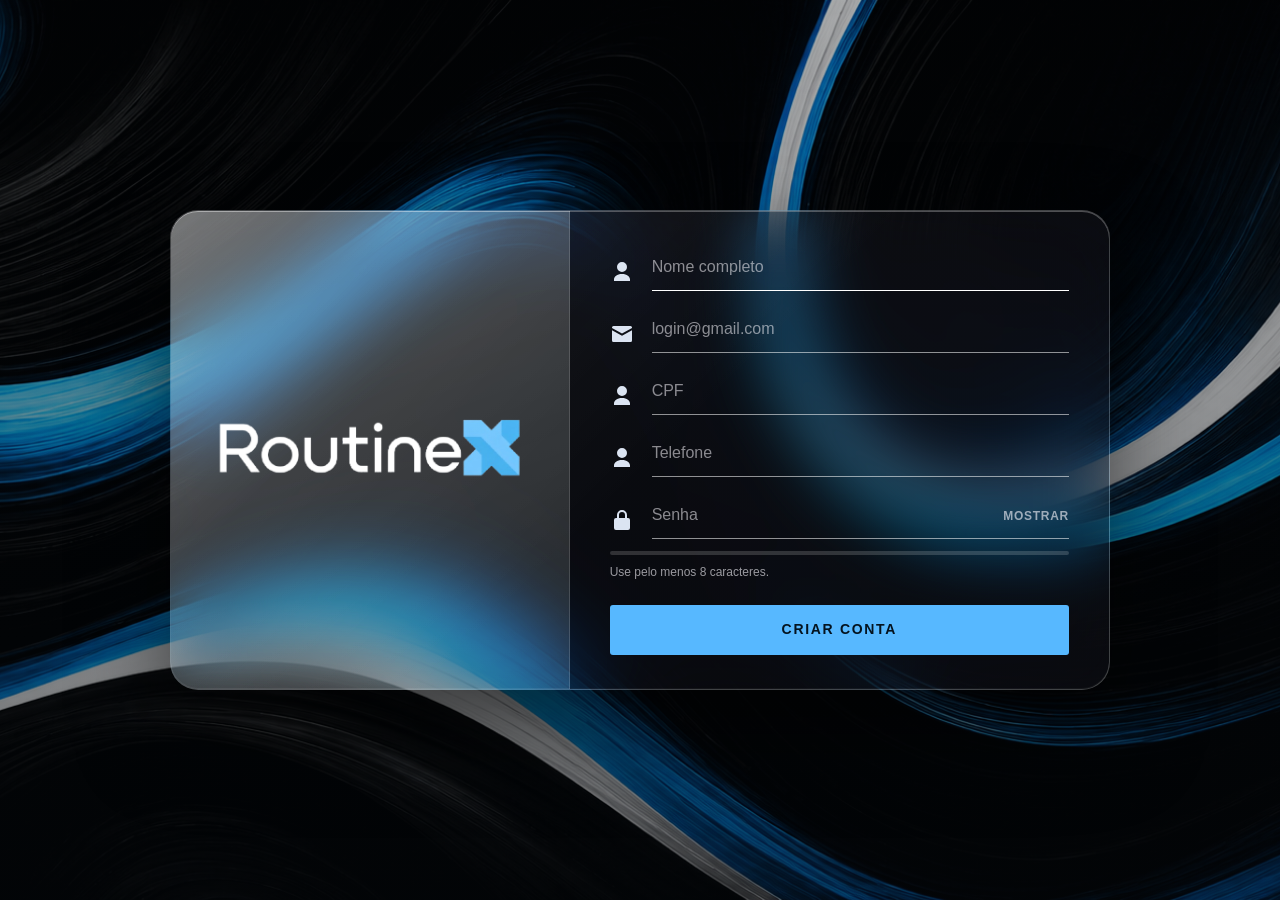
==== commit a02f54eb: "Ajustes de estilização dos modais" ====
--- a/pages/calendar.html
+++ b/pages/calendar.html
@@ -40,6 +40,7 @@
     <link rel="stylesheet" href="../css/layout.css" />
     <link rel="stylesheet" href="../css/components.css" />
     <link rel="stylesheet" href="../css/calendar.css" />
+    <link rel="stylesheet" href="../css/tasks.css" />
     <link rel="stylesheet" href="../css/responsive.css" />
   </head>
 
--- a/css/components.css
+++ b/css/components.css
@@ -51,6 +51,17 @@
   border-bottom: 1px solid var(--border);
 }
 
+.modal__head-main {
+  display: flex;
+  align-items: flex-start;
+  gap: var(--sp-3);
+  min-width: 0;
+}
+
+.modal__head-text {
+  min-width: 0;
+}
+
 .modal__title {
   font-size: 1.0625rem;
   font-weight: 600;
@@ -61,6 +72,100 @@
   margin-top: var(--sp-1);
   font-size: 0.8125rem;
   color: var(--text-2);
+}
+
+/* ---------- Identidade por tipo (rotina / atividade / tarefa) ----------
+   Um `tone` em openModal() colore o ícone do título, a linha de foco dos
+   campos e o botão principal — o suficiente para reconhecer de relance
+   qual cadastro está aberto, sem reinventar o modal para cada um. */
+.modal__panel[data-tone="activity"] {
+  --modal-accent: #b6f000; /* verde lima */
+  --modal-accent-soft: rgba(182, 240, 0, 0.16);
+  --modal-accent-wash: rgba(182, 240, 0, 0.07);
+  --modal-accent-ink: #14171a;
+}
+
+.modal__panel[data-tone="routine"] {
+  --modal-accent: #a78bfa; /* roxo */
+  --modal-accent-soft: rgba(167, 139, 250, 0.16);
+  --modal-accent-wash: rgba(167, 139, 250, 0.08);
+  --modal-accent-ink: #14171a;
+}
+
+.modal__panel[data-tone="task"] {
+  --modal-accent: #f472b6; /* rosa */
+  --modal-accent-soft: rgba(244, 114, 182, 0.16);
+  --modal-accent-wash: rgba(244, 114, 182, 0.08);
+  --modal-accent-ink: #14171a;
+}
+
+/* Vidro líquido, como o cartão de login: fundo translúcido com
+   blur + saturação puxando o que está atrás, brilho especular no
+   canto superior e só um traço da cor de cada tipo — o suficiente
+   pra diferenciar sem virar uma mancha colorida. */
+.modal__panel[data-tone] {
+  position: relative;
+  isolation: isolate;
+  overflow: hidden;
+  background:
+    radial-gradient(90% 90% at 0% 0%, var(--modal-accent-wash), transparent 45%),
+    color-mix(in srgb, var(--surface) 68%, transparent);
+  border: 1px solid color-mix(in srgb, var(--modal-accent) 28%, var(--border-strong));
+  box-shadow:
+    inset 0 1px 0 rgba(255, 255, 255, 0.16),
+    inset 0 -1px 0 rgba(0, 0, 0, 0.14),
+    0 30px 70px rgba(0, 0, 0, 0.5);
+  -webkit-backdrop-filter: blur(28px) saturate(180%);
+  backdrop-filter: blur(28px) saturate(180%);
+}
+
+/* Brilho especular na quina — o que faz o vidro parecer molhado
+   em vez de só embaçado (mesma receita do auth__card). */
+.modal__panel[data-tone]::before {
+  content: "";
+  position: absolute;
+  inset: 0;
+  z-index: 2;
+  pointer-events: none;
+  background: linear-gradient(
+    135deg,
+    rgba(255, 255, 255, 0.22),
+    rgba(255, 255, 255, 0.04) 26%,
+    transparent 52%
+  );
+  mix-blend-mode: overlay;
+}
+
+@supports not ((backdrop-filter: blur(1px)) or (-webkit-backdrop-filter: blur(1px))) {
+  .modal__panel[data-tone] {
+    background: color-mix(in srgb, var(--surface) 96%, transparent);
+  }
+}
+
+.modal__panel[data-tone] .modal__head,
+.modal__panel[data-tone] .modal__foot {
+  border-color: color-mix(in srgb, var(--modal-accent) 14%, var(--border));
+}
+
+.modal__icon {
+  display: grid;
+  place-items: center;
+  flex: none;
+  width: 36px;
+  height: 36px;
+  margin-top: 1px;
+  color: var(--modal-accent, var(--accent));
+  background: var(--modal-accent-soft, var(--accent-soft));
+  border-radius: var(--r-md);
+}
+
+.modal__panel[data-tone] .modal__foot .btn--primary {
+  background: var(--modal-accent);
+  color: var(--modal-accent-ink);
+}
+
+.modal__panel[data-tone] .modal__foot .btn--primary:hover {
+  filter: brightness(1.08);
 }
 
 .modal__body {
@@ -138,6 +243,143 @@
 .field--invalid .select,
 .field--invalid .textarea {
   border-color: var(--danger);
+}
+
+/* ---------- Campos no modelo da tela de login ----------
+   Mesma ideia do cartão de entrada (auth__card): ícone à esquerda,
+   campo sem caixa — só o traço embaixo — e rótulo escondido quando
+   o placeholder já diz o que é. Usado pelos cadastros de atividade,
+   rotina e tarefa; a cor vem de --modal-accent (ver tone acima),
+   então os três reaproveitam a mesma regra e só mudam de cor. */
+.form--underline .field:has(> .input),
+.form--underline .field:has(> .select),
+.form--underline .field:has(> .textarea) {
+  display: grid;
+  grid-template-columns: 22px minmax(0, 1fr);
+  column-gap: var(--sp-3);
+  row-gap: var(--sp-1);
+  align-items: center;
+}
+
+.form--underline .field:has(> .input) > *,
+.form--underline .field:has(> .select) > *,
+.form--underline .field:has(> .textarea) > * {
+  grid-column: 2;
+}
+
+.form--underline .field:has(> .input)::before,
+.form--underline .field:has(> .select)::before,
+.form--underline .field:has(> .textarea)::before {
+  content: "";
+  grid-column: 1;
+  grid-row: 1 / -1;
+  align-self: start;
+  margin-top: 9px;
+  width: 18px;
+  height: 18px;
+  background-color: var(--modal-accent, var(--text-3));
+  -webkit-mask: url("data:image/svg+xml,%3Csvg%20xmlns%3D%27http%3A%2F%2Fwww.w3.org%2F2000%2Fsvg%27%20viewBox%3D%270%200%2024%2024%27%3E%3Cg%20fill%3D%27none%27%20stroke%3D%27black%27%20stroke-width%3D%271.7%27%20stroke-linecap%3D%27round%27%20stroke-linejoin%3D%27round%27%3E%3Cpath%20d%3D%22M12%203l1.9%205.1L19%2010l-5.1%201.9L12%2017l-1.9-5.1L5%2010l5.1-1.9L12%203z%22%2F%3E%3C%2Fg%3E%3C%2Fsvg%3E")
+    center / contain no-repeat;
+  mask: url("data:image/svg+xml,%3Csvg%20xmlns%3D%27http%3A%2F%2Fwww.w3.org%2F2000%2Fsvg%27%20viewBox%3D%270%200%2024%2024%27%3E%3Cg%20fill%3D%27none%27%20stroke%3D%27black%27%20stroke-width%3D%271.7%27%20stroke-linecap%3D%27round%27%20stroke-linejoin%3D%27round%27%3E%3Cpath%20d%3D%22M12%203l1.9%205.1L19%2010l-5.1%201.9L12%2017l-1.9-5.1L5%2010l5.1-1.9L12%203z%22%2F%3E%3C%2Fg%3E%3C%2Fsvg%3E")
+    center / contain no-repeat;
+}
+
+.form--underline .field:has(input[type="date"])::before {
+  -webkit-mask-image: url("data:image/svg+xml,%3Csvg%20xmlns%3D%27http%3A%2F%2Fwww.w3.org%2F2000%2Fsvg%27%20viewBox%3D%270%200%2024%2024%27%3E%3Cg%20fill%3D%27none%27%20stroke%3D%27black%27%20stroke-width%3D%271.7%27%20stroke-linecap%3D%27round%27%20stroke-linejoin%3D%27round%27%3E%3Crect%20x%3D%223%22%20y%3D%225%22%20width%3D%2218%22%20height%3D%2216%22%20rx%3D%223%22%2F%3E%3Cpath%20d%3D%22M3%2010h18M8%203v4M16%203v4%22%2F%3E%3C%2Fg%3E%3C%2Fsvg%3E");
+  mask-image: url("data:image/svg+xml,%3Csvg%20xmlns%3D%27http%3A%2F%2Fwww.w3.org%2F2000%2Fsvg%27%20viewBox%3D%270%200%2024%2024%27%3E%3Cg%20fill%3D%27none%27%20stroke%3D%27black%27%20stroke-width%3D%271.7%27%20stroke-linecap%3D%27round%27%20stroke-linejoin%3D%27round%27%3E%3Crect%20x%3D%223%22%20y%3D%225%22%20width%3D%2218%22%20height%3D%2216%22%20rx%3D%223%22%2F%3E%3Cpath%20d%3D%22M3%2010h18M8%203v4M16%203v4%22%2F%3E%3C%2Fg%3E%3C%2Fsvg%3E");
+}
+
+.form--underline .field:has(input[type="time"])::before {
+  -webkit-mask-image: url("data:image/svg+xml,%3Csvg%20xmlns%3D%27http%3A%2F%2Fwww.w3.org%2F2000%2Fsvg%27%20viewBox%3D%270%200%2024%2024%27%3E%3Cg%20fill%3D%27none%27%20stroke%3D%27black%27%20stroke-width%3D%271.7%27%20stroke-linecap%3D%27round%27%20stroke-linejoin%3D%27round%27%3E%3Ccircle%20cx%3D%2212%22%20cy%3D%2212%22%20r%3D%229%22%2F%3E%3Cpath%20d%3D%22M12%207v5l3%202%22%2F%3E%3C%2Fg%3E%3C%2Fsvg%3E");
+  mask-image: url("data:image/svg+xml,%3Csvg%20xmlns%3D%27http%3A%2F%2Fwww.w3.org%2F2000%2Fsvg%27%20viewBox%3D%270%200%2024%2024%27%3E%3Cg%20fill%3D%27none%27%20stroke%3D%27black%27%20stroke-width%3D%271.7%27%20stroke-linecap%3D%27round%27%20stroke-linejoin%3D%27round%27%3E%3Ccircle%20cx%3D%2212%22%20cy%3D%2212%22%20r%3D%229%22%2F%3E%3Cpath%20d%3D%22M12%207v5l3%202%22%2F%3E%3C%2Fg%3E%3C%2Fsvg%3E");
+}
+
+.form--underline .field:has(> .textarea)::before {
+  -webkit-mask-image: url("data:image/svg+xml,%3Csvg%20xmlns%3D%27http%3A%2F%2Fwww.w3.org%2F2000%2Fsvg%27%20viewBox%3D%270%200%2024%2024%27%3E%3Cg%20fill%3D%27none%27%20stroke%3D%27black%27%20stroke-width%3D%271.7%27%20stroke-linecap%3D%27round%27%20stroke-linejoin%3D%27round%27%3E%3Cpath%20d%3D%22M6%203h9l4%204v14H6z%22%2F%3E%3Cpath%20d%3D%22M15%203v4h4M8%2012h8M8%2016h8%22%2F%3E%3C%2Fg%3E%3C%2Fsvg%3E");
+  mask-image: url("data:image/svg+xml,%3Csvg%20xmlns%3D%27http%3A%2F%2Fwww.w3.org%2F2000%2Fsvg%27%20viewBox%3D%270%200%2024%2024%27%3E%3Cg%20fill%3D%27none%27%20stroke%3D%27black%27%20stroke-width%3D%271.7%27%20stroke-linecap%3D%27round%27%20stroke-linejoin%3D%27round%27%3E%3Cpath%20d%3D%22M6%203h9l4%204v14H6z%22%2F%3E%3Cpath%20d%3D%22M15%203v4h4M8%2012h8M8%2016h8%22%2F%3E%3C%2Fg%3E%3C%2Fsvg%3E");
+}
+
+.form--underline .field:has(select[name="priority"])::before {
+  -webkit-mask-image: url("data:image/svg+xml,%3Csvg%20xmlns%3D%27http%3A%2F%2Fwww.w3.org%2F2000%2Fsvg%27%20viewBox%3D%270%200%2024%2024%27%3E%3Cg%20fill%3D%27none%27%20stroke%3D%27black%27%20stroke-width%3D%271.7%27%20stroke-linecap%3D%27round%27%20stroke-linejoin%3D%27round%27%3E%3Cpath%20d%3D%22M5%203v18%22%2F%3E%3Cpath%20d%3D%22M5%204h11l-2.5%204L16%2012H5%22%2F%3E%3C%2Fg%3E%3C%2Fsvg%3E");
+  mask-image: url("data:image/svg+xml,%3Csvg%20xmlns%3D%27http%3A%2F%2Fwww.w3.org%2F2000%2Fsvg%27%20viewBox%3D%270%200%2024%2024%27%3E%3Cg%20fill%3D%27none%27%20stroke%3D%27black%27%20stroke-width%3D%271.7%27%20stroke-linecap%3D%27round%27%20stroke-linejoin%3D%27round%27%3E%3Cpath%20d%3D%22M5%203v18%22%2F%3E%3Cpath%20d%3D%22M5%204h11l-2.5%204L16%2012H5%22%2F%3E%3C%2Fg%3E%3C%2Fsvg%3E");
+}
+
+/* Com placeholder, o rótulo em cima seria redundante — mesma regra
+   da tela de login. Campos sem placeholder (data, hora) continuam
+   com rótulo visível: nenhum campo fica sem identificação. */
+.form--underline .field:has(> .input[placeholder]:not([placeholder=""])) > label,
+.form--underline .field:has(> .textarea[placeholder]:not([placeholder=""])) > label {
+  position: absolute;
+  width: 1px;
+  height: 1px;
+  margin: -1px;
+  padding: 0;
+  overflow: hidden;
+  clip-path: inset(50%);
+  white-space: nowrap;
+}
+
+.form--underline .field > .input,
+.form--underline .field > .textarea {
+  min-height: 36px;
+  padding: var(--sp-2) 0 8px;
+  background: none;
+  border: 0;
+  border-bottom: 1px solid var(--border-strong);
+  border-radius: 0;
+  box-shadow: none;
+}
+
+.form--underline .field > .select {
+  min-height: 36px;
+  padding: var(--sp-2) var(--sp-6) 8px 0;
+  background-color: transparent;
+  background-image: linear-gradient(45deg, transparent 50%, var(--text-2) 50%),
+    linear-gradient(135deg, var(--text-2) 50%, transparent 50%);
+  background-position: calc(100% - 18px) 18px, calc(100% - 13px) 18px;
+  background-size: 5px 5px, 5px 5px;
+  background-repeat: no-repeat;
+  border: 0;
+  border-bottom: 1px solid var(--border-strong);
+  border-radius: 0;
+  box-shadow: none;
+}
+
+.form--underline .field > .textarea {
+  min-height: 64px;
+  resize: vertical;
+}
+
+.form--underline .field > .input:hover,
+.form--underline .field > .select:hover,
+.form--underline .field > .textarea:hover {
+  border-bottom-color: var(--text-2);
+}
+
+.form--underline .field > .input:focus,
+.form--underline .field > .select:focus,
+.form--underline .field > .textarea:focus {
+  outline: none;
+  background: none;
+  border-bottom-color: var(--modal-accent, var(--accent-line));
+  box-shadow: none;
+}
+
+.form--underline .field--invalid > .input,
+.form--underline .field--invalid > .select,
+.form--underline .field--invalid > .textarea {
+  border-bottom-color: var(--danger);
+}
+
+/* Categoria centralizada no modal — o único campo que não segue a
+   coluna com ícone, então ganha destaque próprio no meio do cartão. */
+.form--underline .field:has(> .swatches) {
+  align-items: center;
+  text-align: center;
+}
+
+.form--underline .field > .swatches {
+  justify-content: center;
 }
 
 /* Seletor de categoria em pastilhas coloridas */
@@ -208,9 +450,9 @@
 }
 
 .daypicker button[aria-pressed="true"] {
-  background: var(--accent-soft);
-  border-color: var(--accent-line);
-  color: var(--accent);
+  background: var(--modal-accent-soft, var(--accent-soft));
+  border-color: var(--modal-accent, var(--accent-line));
+  color: var(--modal-accent, var(--accent));
 }
 
 /* Switch */
--- a/css/tasks.css
+++ b/css/tasks.css
@@ -0,0 +1,95 @@
+/* =========================================================
+   RoutineX — tasks.css
+   ========================================================= */
+
+.task-groups {
+  display: flex;
+  flex-direction: column;
+  gap: var(--sp-5);
+}
+
+.task-group__head {
+  display: flex;
+  align-items: center;
+  gap: var(--sp-3);
+  margin-bottom: var(--sp-3);
+}
+
+.task-item {
+  display: flex;
+  align-items: flex-start;
+  gap: var(--sp-3);
+  padding: var(--sp-4);
+  background: var(--surface);
+  border: 1px solid var(--border);
+  border-radius: var(--r-sm);
+  margin-bottom: var(--sp-2);
+  transition: border-color var(--t-fast), background var(--t-fast);
+}
+
+.task-item:hover {
+  border-color: var(--border-strong);
+}
+
+.task-item__body {
+  flex: 1;
+  min-width: 0;
+}
+
+.task-item__title {
+  font-size: 0.9375rem;
+  font-weight: 550;
+}
+
+.task-item__meta {
+  display: flex;
+  align-items: center;
+  gap: var(--sp-3);
+  margin-top: var(--sp-1);
+  font-size: 0.8125rem;
+  color: var(--text-2);
+}
+
+.task-item[data-done="true"] {
+  opacity: 0.5;
+}
+
+.task-item[data-done="true"] .task-item__title {
+  text-decoration: line-through;
+}
+
+.priority {
+  display: inline-flex;
+  align-items: center;
+  gap: 5px;
+  font-size: 0.75rem;
+  color: var(--text-2);
+}
+
+.priority::before {
+  content: "";
+  width: 6px;
+  height: 6px;
+  border-radius: 50%;
+  background: var(--text-3);
+}
+
+.priority[data-level="media"]::before { background: var(--info); }
+.priority[data-level="alta"]::before { background: var(--warning); }
+.priority[data-level="urgente"]::before { background: var(--danger); }
+
+/* Grupos por prazo */
+.task-groups {
+  display: flex;
+  flex-direction: column;
+  gap: var(--sp-6);
+}
+
+.task-group__head {
+  display: flex;
+  align-items: center;
+  gap: var(--sp-2);
+  padding-bottom: var(--sp-2);
+  margin-bottom: var(--sp-2);
+  border-bottom: 1px solid var(--border);
+}
